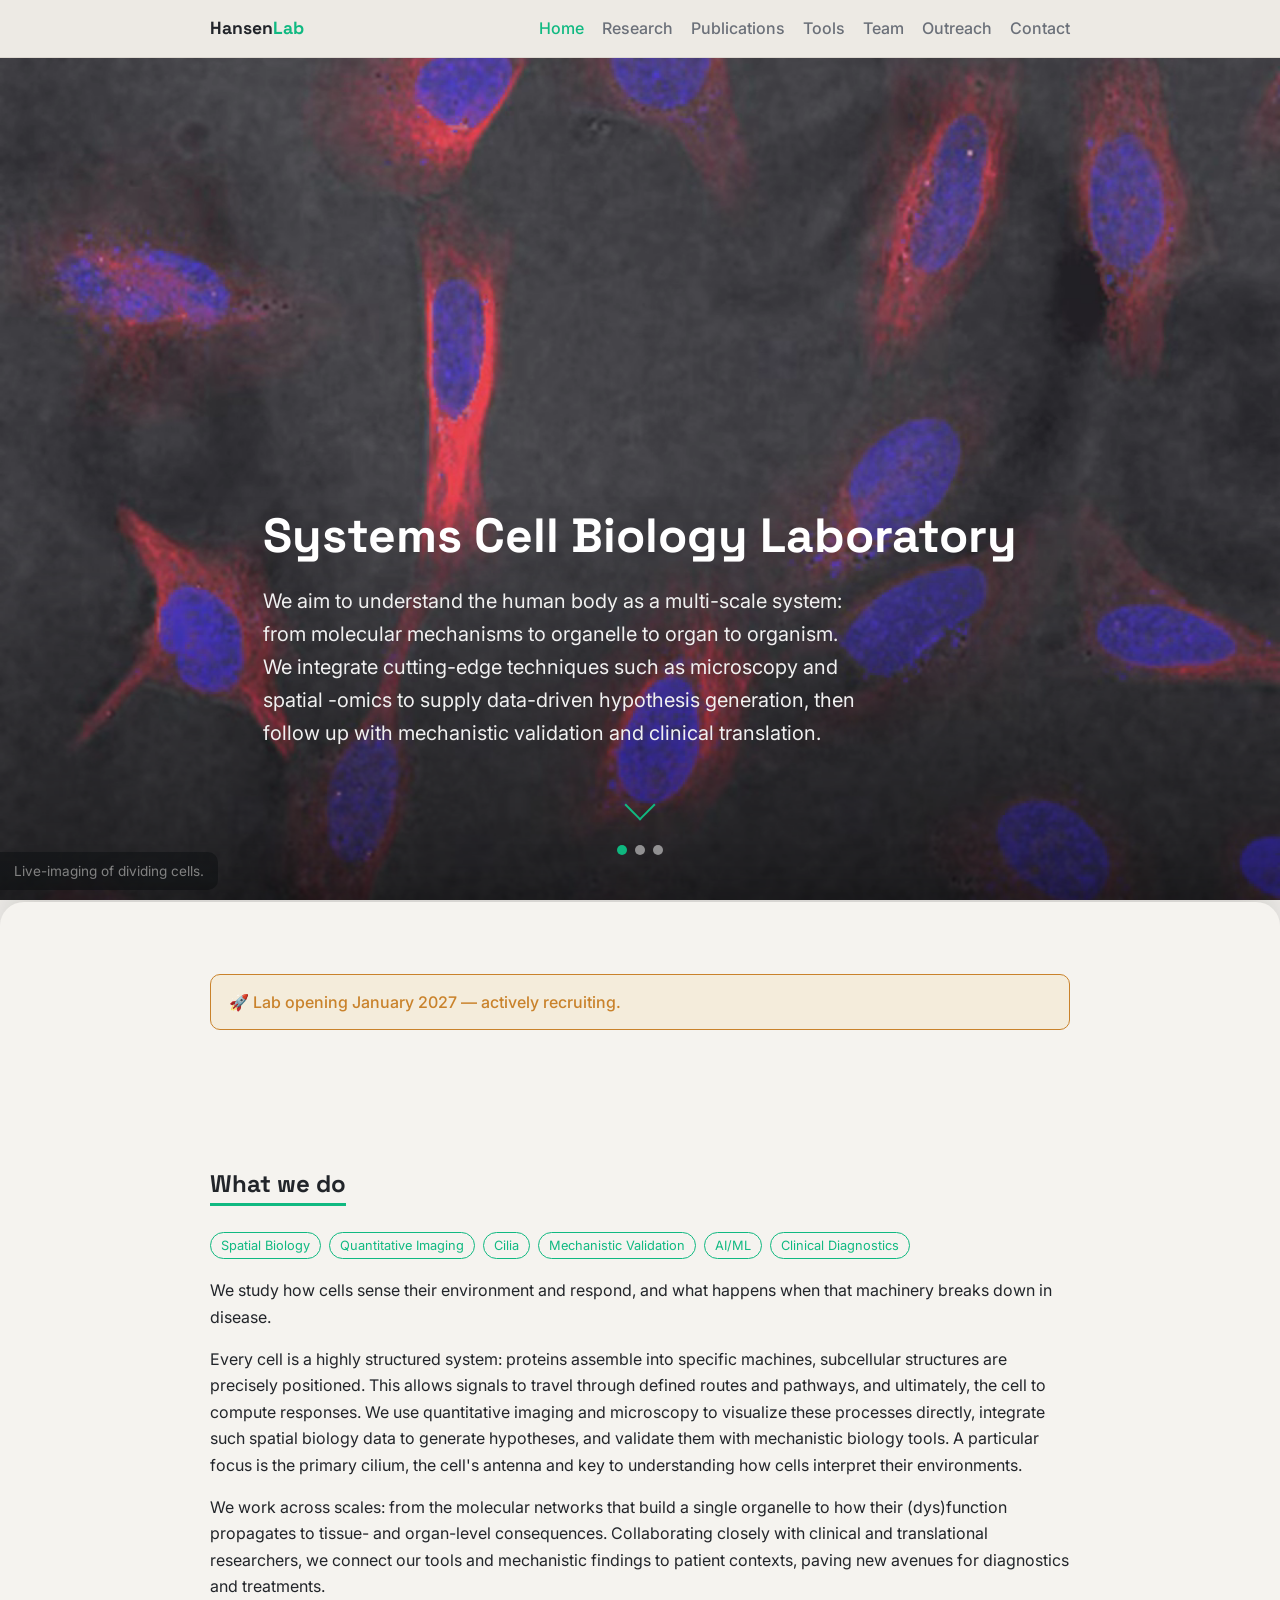
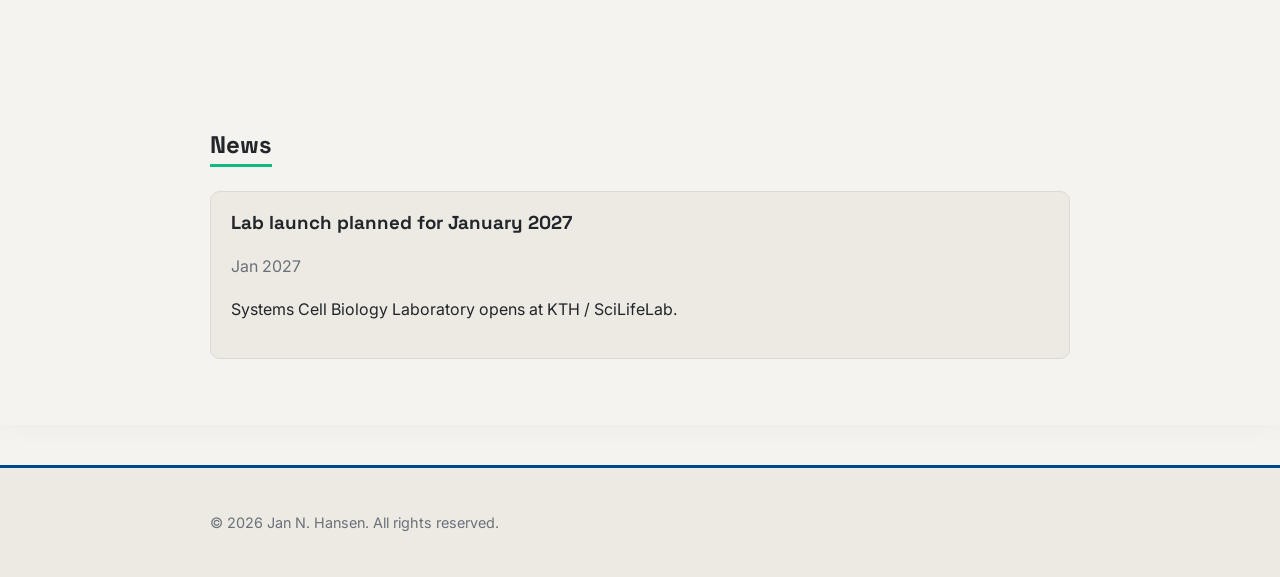
==== index.html @ 6ddb0f62 "First Commit" ====
<!DOCTYPE html>
<html lang="en">
<head>
  <meta charset="UTF-8">
  <meta name="viewport" content="width=device-width, initial-scale=1.0">
  <title>Hansen Lab</title> <!-- EDIT: page title -->
  <link rel="preconnect" href="https://fonts.googleapis.com">
  <link href="https://fonts.googleapis.com/css2?family=Inter:wght@400;500;700&family=Space+Grotesk:wght@500;700&display=swap" rel="stylesheet">
  <link rel="stylesheet" href="style.css">
</head>
<body data-page="home">

  <!-- Note: to display webpage offline, run python -m http.server and find at http://localhost:8000/-->

  <!-- NAV bar -->
  <div id="nav-placeholder"></div>

  <!-- ===== FIXED BACKGROUND CAROUSEL ===== -->
  <div class="carousel" id="carousel">
    <!-- Carousel 1 -->
    <div class="slide active">
	    <img src="images/carousel/cellcycle.gif" alt="Microscopy 1">
	    <video muted playsinline loop autoplay preload="none" aria-label="Live microscopy">
    	        <source src="images/carousel/cellcycle.webm" type="video/webm">
	    </video>
	    <div class="caption">Live-imaging of dividing cells.</div>
    </div>

    <!-- Carousel 3 -->
    <div class="slide">
      <img src="images/carousel/cc_predict_wide_zoom_og.webp"
           alt="3D confocal image of a primary cilium showing the subciliary localization of the protein CKAP2">
      <div class="caption">
        Analysis of Cilium-specific localization of CKAP2 · adapted from
        <a href="https://doi.org/10.1016/j.cell.2025.08.039" target="_blank" style="color:#fff; text-decoration:underline;">Hansen et al., Cell 2025</a>,
        <a href="http://creativecommons.org/licenses/by/4.0/" target="_blank" style="color:#fff; text-decoration:underline;">CC BY 4.0</a>
      </div>
    </div>
    
    <!-- Carousel 2 -->    
    <div class="slide">
 	<video muted playsinline loop autoplay preload="none" aria-label="Multifocal microscopy showing the 3D flagellar beat of a swimming human sperm, with the flagellum's path traced in white over time">
    		<source src="images/carousel/mf_sperm.webm" type="video/webm">
	</video>
	<div class="caption">
	   Multifocal 3D imaging of a swimming human sperm · adapted from
	   <a href="https://doi.org/10.1038/s41467-021-24768-4" target="_blank" style="color:#fff; text-decoration:underline;">Hansen et al., Nat. Commun. 2021</a>,
	   <a href="http://creativecommons.org/licenses/by/4.0/" target="_blank" style="color:#fff; text-decoration:underline;">CC BY 4.0</a>
	</div>
    </div>
  </div>

  <!-- ===== HERO SPACER (transparent — carousel shows through) ===== -->
  <header class="hero-spacer">
    <div class="container">
      <h1>Systems Cell Biology Laboratory</h1>
      <p class="tagline">We aim to understand the human body as a multi-scale system: from molecular mechanisms to organelle to organ to organism.<br>We integrate cutting-edge techniques such as microscopy and spatial -omics to supply data-driven hypothesis generation, then follow up with mechanistic validation and clinical translation.</p>
    </div>
    
    <div class="scroll-hint"><a href="#opening"><span class="chevron"></span></a></div>
    <div class="carousel-dots" id="carousel-dots"></div>
  </header>


  <!-- ===== CONTENT PANEL (solid bg slides up over carousel) ===== -->
  <div class="content-panel">

    <!-- Opening banner -->
    <section id=opening>
      <div class="container">
        <div class="banner">🚀 Lab opening January 2027 — actively recruiting.</div>
      </div>
    </section>

    <!-- What we do -->
    <section>
      <div class="container">
        <h2>What we do</h2>
        <br>
          <span class="tag">Spatial Biology</span>
          <span class="tag">Quantitative Imaging</span>
          <span class="tag">Cilia</span>
          <span class="tag">Mechanistic Validation</span>
          <span class="tag">AI/ML</span>
          <span class="tag">Clinical Diagnostics</span>
        <br>
        <p>
  We study how cells sense their environment and respond, and what happens when that machinery
  breaks down in disease.</p>
	<p>
	  Every cell is a highly structured system: proteins assemble into specific machines, subcellular structures are precisely positioned. This allows signals to travel through defined routes and pathways, and ultimately, the cell to compute responses. We use quantitative imaging and microscopy to visualize these processes directly, integrate such spatial biology data to generate hypotheses, and validate them with mechanistic biology tools. A particular focus is the primary cilium, the cell's antenna and key to understanding how cells interpret their environments.
	</p>
	<p>
	  We work across scales: from the molecular networks that build a single organelle to how their (dys)function propagates to tissue- and organ-level consequences. Collaborating closely with clinical and translational researchers, we connect our tools and mechanistic findings to patient contexts, paving new avenues for diagnostics and treatments.
	</p>
      </div>
    </section>

    <!-- News -->
    <section>
      <div class="container">
        <h2>News</h2>
        <div class="card">
          <h3>Lab launch planned for January 2027</h3>
          <p style="color:var(--muted)">Jan 2027</p>
          <p>Systems Cell Biology Laboratory opens at KTH / SciLifeLab.</p>
        </div>
      </div>
    </section>

  </div>
  <!-- /.content-panel -->

  <!-- ===== FOOTER ===== -->  
  <div id="footer-placeholder"></div>

  <!-- ===== CAROUSEL SCRIPT ===== -->
  <script>
    (function () {
      const carousel = document.getElementById('carousel');
      const slides = carousel.querySelectorAll('.slide');
      const dotsWrap = document.getElementById('carousel-dots');
      let i = 0;

      // Build dots
      slides.forEach((_, idx) => {
        const b = document.createElement('button');
        if (idx === 0) b.classList.add('active');
        b.addEventListener('click', () => show(idx));
        dotsWrap.appendChild(b);
      });
      const dots = dotsWrap.querySelectorAll('button');

      function show(n) {
        slides[i].classList.remove('active');
        dots[i].classList.remove('active');
        i = n;
        slides[i].classList.add('active');
        dots[i].classList.add('active');
      }

      // Auto-advance every 5s
      setInterval(() => show((i + 1) % slides.length), 8000);
    })();
  </script>
  
  <!-- Add nav and footer -->
  <script>
    // Measure the real nav height and store it as a CSS variable
    function setNavHeight() {
      const nav = document.querySelector('nav');
      if (nav) {
        document.documentElement.style.setProperty('--nav-height', nav.offsetHeight + 'px');
      }
    }
    
    // Header
    fetch('nav.html')
      .then(r => r.text())
      .then(html => {
        const placeholder = document.getElementById('nav-placeholder');
        placeholder.outerHTML = html;   // replaces the div with the nav directly

        // highlight active page
        const page = document.body.dataset.page;
        const link = document.querySelector('[data-nav="' + page + '"]');
        if (link) link.classList.add('active');

        // measure nav height (after nav is in the DOM)
        setNavHeight();
        window.addEventListener('resize', setNavHeight);
      });

    // FOOTER
    fetch('footer.html')
      .then(r => r.text())
      .then(html => {
        const ph = document.getElementById('footer-placeholder');
        ph.outerHTML = html;
      });
  </script>
  
</body>
</html>
---- style.css ----
/* =========================================================
   GLOBAL STYLES — edit variables below to recolor the site
   ========================================================= */
:root {
  --bg: #F5F3EF;            /* warm off-white (soft, not pure white) */
  --surface: #EDEAE4;       /* cards sit slightly brighter than bg */
  --border: #DDD8D0;        /* subtle warm borders */
  --text: #22252A;          /* near-anthracite text (was the old bg) */
  --muted: #6B7079;         /* muted gray */
  --accent: #10B981;        /* slightly deeper green for contrast on light bg */
  --accent-warm: #C9822B;   /* deeper amber so it's readable on light */
  --kth-blue: #1E5FA8;      /* KTH-family blue, darkened for light-mode links */
  --kth-blue-true: #004791; /* official KTH blue (footer strip) */

  --maxwidth: 900px;
  --radius: 10px;

  --nav-height: 56px;
}

/* ---------- Base ---------- */
* { box-sizing: border-box; }
body {
  margin: 0;
  background: var(--bg);
  color: var(--text);
  font-family: "Inter", system-ui, sans-serif;
  line-height: 1.65;
}
h1, h2, h3 { font-family: "Space Grotesk", "Inter", sans-serif; line-height: 1.2; }
a { color: var(--kth-blue); text-decoration: none; }
a:hover { text-decoration: underline; }

.container { max-width: var(--maxwidth); margin: 0 auto; padding: 0 20px; }

/* ---------- Nav bar (shared across all pages) ---------- */
nav {
  border-bottom: 1px solid var(--border);
  background: var(--surface);
  position: sticky; top: 0; z-index: 10;
}
nav .container {
  display: flex; align-items: center; justify-content: space-between;
  padding-top: 14px; padding-bottom: 14px; flex-wrap: wrap;
}
nav a.brand { font-family: "Space Grotesk", sans-serif; font-weight: 700; font-size: 1.1rem; color: var(--text); }
nav a.brand:hover { color: var(--text)}   /* no decoration on hover */
nav a.brand span { color: var(--accent); }           /* colored accent in lab name */
nav ul { list-style: none; display: flex; gap: 18px; margin: 0; padding: 0; flex-wrap: wrap; }
nav a { color: var(--muted); font-weight: 500; }
nav a:hover, nav a.active { color: var(--accent); text-decoration: none; }


/* ---------- Section spacing ---------- */
section { padding: 48px 0; }
section h2 {
  display: inline-block;
  border-bottom: 3px solid var(--accent);           /* green underline accent */
  padding-bottom: 4px; margin-bottom: 24px;
}

/* ---------- Hero (home) ---------- */
.hero { padding: 72px 0 40px; }
.hero h1 { font-size: 2.6rem; margin: 0 0 10px; }
.hero .tagline { color: var(--muted); font-size: 1.2rem; max-width: 620px; }

/* ---------- Recruiting / opening banner (amber) ---------- */
.banner {
  background: rgba(232,176,75,0.12);
  border: 1px solid var(--accent-warm);
  color: var(--accent-warm);
  border-radius: var(--radius);
  padding: 14px 18px; margin: 24px 0; font-weight: 500;
}

/* ---------- Cards (news, tools, people) ---------- */
.card {
  background: var(--surface);
  border: 1px solid var(--border);
  border-radius: var(--radius);
  padding: 20px; margin-bottom: 18px;
}
.card h3 { margin-top: 0; }

.grid { display: grid; grid-template-columns: repeat(auto-fill, minmax(260px, 1fr)); gap: 18px; }

/* ---------- Keyword tags/chips ---------- */
.tag {
  display: inline-block; font-size: 0.8rem; color: var(--accent);
  border: 1px solid var(--accent); border-radius: 999px;
  padding: 2px 10px; margin: 2px 4px 2px 0;
}

/* ---------- Publications list ---------- */
.pub-year { color: var(--accent); font-family: "Space Grotesk", sans-serif; margin-top: 28px; }
.pub {
  padding: 12px 0; border-bottom: 1px solid var(--border);
}
.pub .authors { color: var(--muted); font-size: 0.95rem; }
.pub .venue { font-style: italic; color: var(--muted); }
.pub b { color: var(--text); }   /* highlight your name in bold */

/* ---------- People ---------- */
.person { display: flex; gap: 18px; align-items: center; }
.person img { width: 96px; height: 96px; border-radius: 50%; object-fit: cover; border: 2px solid var(--accent); }

/* ---------- Images ---------- */
img.figure { max-width: 100%; border-radius: var(--radius); border: 1px solid var(--border); }

/* ---------- Footer ---------- */
footer {
  border-top: 3px solid var(--kth-blue-true);   /* KTH affiliation strip */
  background: var(--surface);
  color: var(--muted);
  padding: 28px 0; margin-top: 40px; font-size: 0.9rem;
  position: relative; z-index: 2;
}

/* ---------- Responsive ---------- */
@media (max-width: 600px) {
  .hero h1 { font-size: 2rem; }
  .person { flex-direction: column; text-align: center; }
}

/* ---------- Links ---------- */
.person .links { margin-top: 8px; }
.person .links a {
  display: inline-block; margin-right: 10px; font-size: 0.9rem;
  border: 1px solid var(--kth-blue); color: var(--kth-blue);
  border-radius: 999px; padding: 3px 12px;
}
.person .links a:hover { background: var(--kth-blue); color: #fff; text-decoration: none; }

/* ORCID iD display (per ORCID iD Display Guidelines) */
.orcid-id a,
.orcid-id img {
  border: none !important;
  border-radius: 0 !important;
  outline: none !important;
  box-shadow: none !important;
  background: none !important;
  width: auto;
  padding: 0;
}
.orcid-id img { width: 16px !important; height: 16px !important; }
.orcid-id a:hover { border: none; background: none; }

/* =========================================================
   BACKGROUND CAROUSEL
   Captions live INSIDE .carousel; dots + scroll-hint live
   inside .hero-spacer. The gradient is on the carousel so
   captions can sit above it, and the spacer is transparent
   + pointer-events:none so the carousel shows through.
   ========================================================= */
.carousel {
  position: fixed;
  inset: 0;
  height: 100vh;
  overflow: hidden;
  z-index: 0;                 /* behind hero-spacer + content */
}

/* Slides stack and cross-fade */
.carousel .slide {
  position: absolute; inset: 0;
  opacity: 0;
  transition: opacity 1s ease;
  z-index: 1;
}
.carousel .slide.active { opacity: 1; z-index: 2; }

/* Default image: fill and crop */
.carousel .slide img {
  width: 100%; height: 100%;
  object-fit: cover;
  display: block;
}


/* Default video: fill and crop (same as images) */
.carousel .slide video {
  position: absolute;
  top: 0; left: 0;
  width: 100%;
  height: 100%;
  object-fit: cover;
  object-position: center center;
  display: block;
}

/* CONTAIN modifier: full HEIGHT visible, black bars left/right */
.carousel .slide.contain {
  background: #000;
  display: flex;
  align-items: center;
  justify-content: center;    /* center image; black bars on sides */
}
.carousel .slide.contain img {
  height: 100%;               /* always fill full height */
  width: auto;                /* width follows aspect ratio */
  max-width: none;            /* allow narrower-than-slide (bars on sides) */
  object-fit: contain;
}

/* CONTAIN modifier for video too */
.carousel .slide.contain video {
  height: 100%;
  width: auto;
  max-width: none;
  object-fit: contain;
}

/* Readability gradient — INSIDE the carousel, above images, below caption.
   (Moved here from .hero-spacer so it no longer covers the captions.) */
.carousel::after {
  content: "";
  position: absolute; inset: 0;
  background: linear-gradient(to bottom, rgba(0,0,0,0) 55%, rgba(0,0,0,0.5) 100%);
  z-index: 3;                 /* above slide images */
  pointer-events: none;       /* never blocks clicks */
}

/* Caption — bottom-left, ABOVE the gradient so it is visible */
.carousel .caption {
  position: absolute;
  left: 0; bottom: 10px;     /* sits above the tagline/dots/arrow area */
  z-index: 4;                 /* above gradient (3) */
  max-width: 70%;
  background: rgba(34,37,42,0.7);
  color: #fff;
  font-size: 0.85rem;
  padding: 8px 14px;
  border-top-right-radius: var(--radius);
  border-bottom-right-radius: var(--radius);
  pointer-events: auto;       /* caption links clickable */
}
.carousel .caption a { color: #fff; text-decoration: underline; }
.carousel .caption a:hover { color: var(--accent); }

/* Only the active slide's caption shows */
.carousel .slide:not(.active) .caption { display: none; }

/* =========================================================
   CAROUSEL HERO SPACER (title + dots + scroll arrow)
   Transparent and click-through so the carousel (with its
   captions) shows underneath; individual children re-enable
   pointer events where needed.
   ========================================================= */
.hero-spacer {
  position: relative;
  z-index: 1;                 /* above carousel (0), below content-panel (2) */
  height: calc(100vh - 56px); 
  display: flex; flex-direction: column; justify-content: flex-end;
  padding-bottom: 40px;
  pointer-events: none;       /* let clicks pass through to carousel captions */
  /* NOTE: gradient intentionally removed — it now lives on .carousel::after */
}
.hero-spacer .container { pointer-events: none; }
.hero-spacer h1 {
  color: #fff; font-size: 3rem; margin: 0 0 10px;
  pointer-events: auto;
}
.hero-spacer .tagline {
  color: #f0f0f0; font-size: 1.25rem; max-width: 620px;
  pointer-events: auto;
}

/* Dots (inside the spacer) — re-enable clicks */
.carousel-dots {
  position: relative;
  z-index: 3;
  text-align: center;
  margin-top: 20px;
  pointer-events: auto;
}
.carousel-dots button {
  width: 10px; height: 10px; border-radius: 50%; border: none;
  margin: 0 4px; padding: 0; cursor: pointer;
  background: rgba(255,255,255,0.5);
}
.carousel-dots button.active { background: var(--accent); }

/* Scroll-down arrow (inside the spacer) */
.scroll-hint {
  text-align: center;
  margin-top: 14px;
  pointer-events: auto;
}
.scroll-hint .chevron {
  display: block; margin: 0 auto;
  width: 22px; height: 22px;
  border-right: 2px solid var(--accent);
  border-bottom: 2px solid var(--accent);
  transform: rotate(45deg);
  animation: bounce 1.8s infinite;
}
@keyframes bounce {
  0%, 100% { transform: rotate(45deg) translate(0, 0); }
  50%      { transform: rotate(45deg) translate(4px, 4px); }
}

/* =========================================================
   CAROUSEL CONTENT PANEL (scrolls over carousel)
   ========================================================= */
.content-panel {
  position: relative;
  z-index: 2;
  background: var(--bg);
  box-shadow: 0 -20px 40px rgba(0,0,0,0.15);
  border-top-left-radius: 24px; border-top-right-radius: 24px;
}

/* =========================================================
   CAROUSEL FOR MOBILE
   ========================================================= */
@media (max-width: 1000px) {
  .carousel { height: 85vh; }

  /* Home page hero spacer */
  body[data-page="home"] .hero-spacer {
    height: calc(85vh - var(--nav-height));
    overflow: hidden;
    justify-content: flex-end;
  }
  body[data-page="home"] .hero-spacer h1 { font-size: 1.6rem; margin-bottom: 8px; }
  body[data-page="home"] .hero-spacer .tagline { font-size: 0.9rem; }
  body[data-page="home"] .hero-spacer .tagline-full { display: none; }
}

/* =========================================================
   TOOLS: full-screen map hero (content scrolls over)
   ========================================================= */

/* Fixed map background — sized by WIDTH, natural aspect ratio */
.map-hero {
  position: fixed;
  top: var(--nav-height); /* not 0 to start below the nav */
  left: 0; right: 0;
  width: 100%;
  z-index: 0;
  overflow: hidden;
  background: var(--bg);
}
.map-hero .map-stack {
  position: relative;
  width: 100%;
}
.map-hero .map-stack img {
  position: absolute; top: 0; left: 0;
  width: 100%; height: auto;      /* full width, natural height */
  display: block;
}
/* Base image is in normal flow so the stack has correct height */
.map-hero .map-stack img.map-base { position: relative; }

/* Dot layers cross-fade through the progression */
.map-hero .map-stack img.map-dots {
  opacity: 0;
  animation-duration: 6s;
  animation-timing-function: ease;
  animation-fill-mode: forwards;
}
.map-hero .map-stack img.dots-1 { animation-name: fadeInOut; animation-delay: 0.6s; }
.map-hero .map-stack img.dots-2 { animation-name: fadeInStay; animation-delay: 2.5s; }
@keyframes fadeInOut  { 0%{opacity:0} 25%{opacity:1} 75%{opacity:1} 100%{opacity:0} }
@keyframes fadeInStay { 0%{opacity:0} 40%{opacity:1} 100%{opacity:1} }

/* ---- Transparent spacer: one screenful, heading at BOTTOM (like home) ---- */
.map-hero-spacer {
  width: 100%;
  aspect-ratio: 2100 / 1420;   /* matches your map image */
  max-height: calc(93vh - var(--nav-height));   /* account for nav, regarding vh: never taller than the screen, reduced from 100 to show white bar */
  margin-top: var(--nav-height);                 /* push spacer content below nav too */
  position: relative; z-index: 1;
  display: flex; flex-direction: column; justify-content: flex-end;
  padding-bottom: 40px;
  background: linear-gradient(to bottom, rgba(0,0,0,0) 25%, rgba(0,0,0,0.45) 100%);
}
.map-hero-spacer h1 {
  color: #fff;
  font-size: 2rem;
  max-width: 820px;
  line-height: 1.3;
  margin: 0 0 20px;
}

/* Scroll-down hint */
.scroll-hint { text-align: center; }
.scroll-hint a { color: #f0f0f0; font-size: 0.95rem; text-decoration: none; }
.scroll-hint a:hover { color: var(--accent); }
.scroll-hint .chevron {
  display: block; margin: 10px auto 0;   /* auto = centered horizontally */
  width: 22px; height: 22px;
  border-right: 2px solid var(--accent); border-bottom: 2px solid var(--accent);
  transform: rotate(45deg); animation: bounce 1.8s infinite;
}
@keyframes bounce {
  0%,100% { transform: rotate(45deg) translate(0,0); }
  50%     { transform: rotate(45deg) translate(4px,4px); }
}

/* Content panel slides up over the map */
.content-panel {
  position: relative; z-index: 2;
  background: var(--bg);
  box-shadow: 0 -20px 40px rgba(0,0,0,0.15);
  border-top-left-radius: 24px; border-top-right-radius: 24px;
}

/* Map legend (dot color key) */
.map-legend {
  position: absolute;
  bottom: 16px; left: 20px;
  z-index: 2;
  display: flex; flex-direction: column; gap: 6px;   /* stacked vertically */
  font-size: 0.9rem; color: #f0f0f0;
}
.map-legend span { display: inline-flex; align-items: center; gap: 7px; }
.map-legend .dot { width: 12px; height: 12px; border-radius: 50%; display: inline-block; }
.map-legend .dot-spermq { background: var(--accent-warm); }  /* orange */
.map-legend .dot-ciliaq { background: var(--accent); }        /* green */

@media (max-width: 700px) {
  /* Tools map hero — scoped to the tools page to avoid conflicts */
  body[data-page="tools"] .map-hero {
    height: auto;                    /* let the map size by width */
    top: var(--nav-height);
  }
  body[data-page="tools"] .map-hero .map-stack img {
    width: 100%;                     /* full WIDTH — whole map visible */
    height: auto;                    /* height follows aspect ratio */
    object-fit: unset;
  }
  body[data-page="tools"] .map-hero-spacer {
    aspect-ratio: 2100 / 1420;       /* keep map aspect ratio */
    height: auto;
    max-height: none;
    margin-top: var(--nav-height);
  }
  body[data-page="tools"] .map-hero-spacer h1 {
    font-size: 1.4rem;               /* smaller heading on mobile */
  }
}

/* =========================================================
   TOOL CARDS (tools grid) + TOOL DETAIL PAGES
   ========================================================= */
.tool-card { text-align: center; display: flex; flex-direction: column; }
.tool-card img.tool-logo {
  width: 100%; max-width: 180px; height: 120px;
  object-fit: contain; margin: 0 auto 14px; display: block;
}
.tool-card h3 { margin: 0 0 8px; }
.tool-card p { color: var(--muted); flex-grow: 1; }
.tool-card .btn {
  display: inline-block; margin-top: 12px;
  border: 1px solid var(--accent); color: var(--accent);
  border-radius: 999px; padding: 6px 16px; font-weight: 500;
}
.tool-card .btn:hover { background: var(--accent); color: #fff; text-decoration: none; }

/* ---- Tool detail page ---- */
.tool-header { display: flex; gap: 24px; align-items: center; flex-wrap: wrap; margin-bottom: 20px; }
.tool-header img { width: 160px; height: 120px; object-fit: contain; }
.citation {
  background: var(--surface); border-left: 4px solid var(--accent);
  padding: 14px 18px; border-radius: 0 var(--radius) var(--radius) 0;
  font-size: 0.95rem; margin: 16px 0;
}
.pub-list { padding-left: 20px; }
.pub-list li { margin-bottom: 10px; color: var(--muted); font-size: 0.95rem; }
.pub-list b { color: var(--text); }
details.abstract { margin: 20px 0; }
details.abstract summary {
  cursor: pointer; font-family: "Space Grotesk", sans-serif;
  color: var(--accent); font-weight: 500;
}

/* =========================================================
   EXPANDABLE TOOL CARDS
   ========================================================= */
.tool-card .btn { cursor: pointer; background: none; font-family: inherit; font-size: inherit; }

/* The hidden expandable region */
.tool-details {
  max-height: 0; overflow: hidden;
  transition: max-height 0.4s ease;
  text-align: left;                 /* card is centered; details read better left */
}
.tool-details.open { max-height: 1200px; }   /* large enough to fit content */

.tool-details .inner {
  border-top: 1px solid var(--border);
  margin-top: 16px; padding-top: 16px;
}
.tool-details img.figure { margin: 12px 0; }
.tool-details .links { margin: 12px 0; }
.tool-details .links a {
  display: inline-block; margin-right: 12px;
  border: 1px solid var(--kth-blue); color: var(--kth-blue);
  border-radius: 999px; padding: 4px 14px; font-size: 0.9rem;
}
.tool-details .links a:hover { background: var(--kth-blue); color: #fff; text-decoration: none; }

/* Full-width tool card layout */
.tools-grid .tool-card { text-align: left; }
.tools-grid .tool-card img.tool-logo {
  max-width: 140px; height: 90px; margin: 0 0 4px 0;   /* logo left-aligned, smaller */
}
.tools-grid .tool-card h3 { margin: 4px 0; }
.tools-grid .tool-card .btn { align-self: flex-start; }  /* button hugs left */

/* =========================================================
   TOOL MODAL (native <dialog>)
   ========================================================= */
dialog.tool-modal {
  position: fixed;                 /* pin to viewport */
  top: 50%; left: 50%;
  transform: translate(-50%, -50%);
  margin: 0;                       /* override default margin:auto */
  border: none;
  border-radius: var(--radius);
  padding: 0;
  max-width: 680px;
  width: 92%;
  max-height: 85vh;               /* so tall modals scroll internally, not the page */
  overflow: auto;                 /* scroll inside the modal if content is long */
  background: var(--surface);
  color: var(--text);
  box-shadow: 0 20px 60px rgba(0,0,0,0.35);
}
/* The dimmed, slightly blurred backdrop */
dialog.tool-modal::backdrop {
  background: rgba(20,22,26,0.55);
  backdrop-filter: blur(3px);           /* transparency + blur; ignored gracefully if unsupported */
}
.tool-modal .modal-body { padding: 28px; }
.tool-modal .modal-header { display: flex; gap: 18px; align-items: center; margin-bottom: 14px; }
.tool-modal .modal-header img { width: 160px; height: 100px; object-fit: contain; }
.tool-modal .modal-header h3 { margin: 0; }
.tool-modal img.figure { margin: 14px 0; }
.tool-modal .links { margin: 14px 0; }
.tool-modal .links a {
  display: inline-block; margin-right: 12px;
  border: 1px solid var(--kth-blue); color: var(--kth-blue);
  border-radius: 999px; padding: 5px 16px; font-size: 0.9rem;
}
.tool-modal .links a:hover { background: var(--kth-blue); color: #fff; text-decoration: none; }

/* Close button */
.tool-modal .modal-close {
  position: absolute; top: 12px; right: 14px;
  border: none; background: none; cursor: pointer;
  font-size: 1.6rem; line-height: 1; color: var(--muted);
}
.tool-modal .modal-close:hover { color: var(--text); }
.tool-modal { position: relative; }  /* anchor for close button */
.tool-modal figure { margin: 14px 0; padding: 0; }

/* =========================================================
   PUBLICATIONS PAGE
   ========================================================= */
.scholar-btn {
  display: inline-block; margin: 4px 0 8px;
  border: 1px solid var(--accent); color: var(--accent);
  border-radius: 999px; padding: 8px 20px; font-weight: 500;
}
.scholar-btn:hover { background: var(--accent); color: #fff; text-decoration: none; }

.pub-num { color: var(--muted); font-weight: 500; }        /* the [40] index */
.pub .self { color: var(--text); text-decoration: underline; text-underline-offset: 2px; }       /* your name */
.pub-note {                                                 /* your commentary */
  background: rgba(52,211,153,0.08);
  border-left: 3px solid var(--accent);
  padding: 8px 14px; margin: 8px 0 4px;
  font-size: 0.9rem; color: var(--muted); border-radius: 0 var(--radius) var(--radius) 0;
}
.subsection { color: var(--accent-warm); font-family: "Space Grotesk", sans-serif; margin-top: 40px; }

/* =========================================================
   FEATURED / HIGHLIGHTED PUBLICATIONS
   ========================================================= */
.pub.featured {
  background: var(--surface);
  border-left: 4px solid var(--accent);   /* green accent bar */
  border-radius: 0 var(--radius) var(--radius) 0;
  padding: 14px 16px;
  margin: 10px 0;
}
.pub.featured .feat-tag {
  display: inline-block;
  font-size: 0.72rem; font-weight: 600; letter-spacing: 0.04em;
  text-transform: uppercase;
  color: var(--accent);
  border: 1px solid var(--accent);
  border-radius: 999px; padding: 1px 8px; margin-right: 8px;
}
.pub.featured .pub-note { background: rgba(16,185,129,0.08); border-left-color: var(--accent); }

/* =========================================================
   OUTREACH — masonry-style flowing columns
   ========================================================= */
.outreach-grid {
  column-count: 2;           /* two columns on wider screens */
  column-gap: 20px;
}
.outreach-grid .outreach-card {
  break-inside: avoid;       /* don't split a tile across columns */
  margin-bottom: 20px;
  display: block;            /* override the flex column from before */
  width: 100%;
}

/* Collapse to a single column on narrow screens */
@media (max-width: 640px) {
  .outreach-grid { column-count: 1; }
}

.outreach-card { display: flex; flex-direction: column; }
.outreach-card .thumb {
  width: 100%; height: 180px; object-fit: cover;
  border-radius: var(--radius); border: 1px solid var(--border);
  margin-bottom: 14px;
}
.outreach-card h3 { margin: 0 0 8px; }
.outreach-card p { color: var(--muted); flex-grow: 1; }
.outreach-card .btn {
  align-self: flex-start; margin-top: 12px;
  border: 1px solid var(--accent); color: var(--accent);
  border-radius: 999px; padding: 6px 16px; font-weight: 500;
}
.outreach-card .btn:hover { background: var(--accent); color: #fff; text-decoration: none; }

/* Award badge accent */
.award-badge {
  display: inline-block; font-size: 0.75rem; font-weight: 600;
  color: var(--accent-warm); border: 1px solid var(--accent-warm);
  border-radius: 999px; padding: 2px 10px; margin-bottom: 8px;
}

/* Photo credit overlaid in bottom-right corner of the image */
.thumb-figure {
  margin: 0 0 14px;
  position: relative;
  line-height: 0;              /* removes the gap under the image */
}
.thumb-figure .thumb { margin-bottom: 0; }   /* override the default thumb margin */
.thumb.portrait { object-position: center top; }

.photo-credit {
  position: absolute;
  bottom: 6px; right: 6px;
  font-size: 0.68rem;
  color: #fff;
  background: rgba(0,0,0,0.45);
  padding: 2px 6px;
  border-radius: 4px;
  line-height: 1.2;
}
.photo-credit a { color: #fff; text-decoration: underline; }
.photo-credit a:hover { color: var(--accent); }

/* =========================================================
   PEOPLE PAGE — philosophy, join us, team
   ========================================================= */
.approach-block {
  max-width: 760px;
  margin-bottom: 12px;
}
.approach-block p { font-size: 1.05rem; }

.join-box {
  background: rgba(16,185,129,0.06);
  border: 1px solid var(--accent);
  border-radius: var(--radius);
  padding: 22px 24px;
  margin: 8px 0 12px;
}
.join-box h3 { margin-top: 0; }
.join-box ul { margin: 10px 0; padding-left: 20px; }
.join-box li { margin-bottom: 6px; }

.get-in-touch {
  border-left: 4px solid var(--accent-warm);
  padding: 12px 18px; margin-top: 8px;
  color: var(--muted);
}

/* Values grid on People page */
.values-grid {
  display: grid;
  grid-template-columns: repeat(auto-fill, minmax(260px, 1fr));
  gap: 18px;
  margin-top: 16px;
}
.value {
  background: var(--surface);
  border: 1px solid var(--border);
  border-left: 3px solid var(--accent);
  border-radius: var(--radius);
  padding: 16px 18px;
}
.value h4 {
  margin: 0 0 6px;
  font-family: "Space Grotesk", sans-serif;
  color: var(--text);
}
.value p { margin: 0; color: var(--muted); font-size: 0.95rem; }

/* =========================================================
   PEOPLE CARDS (image-forward, click to expand modal)
   ========================================================= */
.people-grid {
  display: grid;
  grid-template-columns: repeat(2, 1fr);
  gap: 20px;
  margin-top: 16px;
}
@media (max-width: 640px) {
  .people-grid { grid-template-columns: 1fr; }
}

/* Image-forward card */
.person-card {
  position: relative;
  border-radius: var(--radius);
  overflow: hidden;
  cursor: pointer;
  border: 1px solid var(--border);
  aspect-ratio: 1 / 1;               /* portrait card shape */
  background: var(--surface);
}
.person-card img {
  width: 100%; height: 100%;
  object-fit: cover; display: block;
  transition: transform 0.3s ease;
}
.person-card:hover img { transform: scale(1.04); }

/* Name/role overlay at the bottom */
.person-card .overlay {
  position: absolute; left: 0; right: 0; bottom: 0;
  padding: 16px 16px 14px;
  background: linear-gradient(to top, rgba(0,0,0,0.75) 0%, rgba(0,0,0,0) 100%);
  color: #fff;
}
.person-card .overlay h3 { margin: 0; font-size: 1.15rem; color: #fff; }
.person-card .overlay .role { font-size: 0.9rem; color: #e0e0e0; }

/* "click to expand" hint */
.person-card .expand-hint {
  position: absolute; top: 10px; right: 12px;
  background: rgba(0,0,0,0.45); color: #fff;
  font-size: 0.75rem; padding: 3px 8px; border-radius: 999px;
  opacity: 0; transition: opacity 0.2s;
}
.person-card:hover .expand-hint { opacity: 1; }

/* ---- Person modal (reuses dialog pattern) ---- */
dialog.person-modal {
  position: fixed; top: 50%; left: 50%;
  transform: translate(-50%, -50%); margin: 0;
  border: none; border-radius: var(--radius); padding: 0;
  max-width: 620px; width: 92%; max-height: 85vh; overflow: auto;
  background: var(--surface); color: var(--text);
  box-shadow: 0 20px 60px rgba(0,0,0,0.35);
}
dialog.person-modal::backdrop { background: rgba(20,22,26,0.55); backdrop-filter: blur(3px); }
.person-modal .modal-body { padding: 0; }
.person-modal .modal-photo { width: 100%; aspect-ratio: 1 / 1; max-height: 360px; object-fit: cover; display: block; }
.person-modal .modal-content { padding: 24px 28px 28px; position: relative; }
.person-modal h3 { margin: 0 0 4px; }
.person-modal .role { color: var(--muted); margin-bottom: 14px; }
.person-modal .modal-close {
  position: absolute; top: 10px; right: 14px;
  border: none; background: rgba(0,0,0,0.5); color: #fff; cursor: pointer;
  font-size: 1.4rem; line-height: 1; width: 34px; height: 34px; border-radius: 50%;
}
.person-modal .modal-close:hover { background: rgba(0,0,0,0.75); }

/* "This could be you" recruitment card */
.person-card.join-card {
  display: flex; align-items: center; justify-content: center;
  text-align: center;
  background: rgba(16,185,129,0.06);
  border: 2px dashed var(--accent);
  cursor: pointer;
}
.person-card.join-card:hover { background: rgba(16,185,129,0.12); }
.person-card.join-card .join-inner { padding: 20px; }
.person-card.join-card .plus {
  font-size: 2.4rem; color: var(--accent); line-height: 1; margin-bottom: 8px;
}
.person-card.join-card h3 { color: var(--text); margin: 0 0 6px; font-size: 1.15rem; }
.person-card.join-card p { color: var(--muted); font-size: 0.9rem; margin: 0; }

/* =========================================================
   GAME (Paint the Cilia)
   ========================================================= */
body[data-page="game"] {
  display: flex;
  flex-direction: column;
  height: 100vh;        /* was min-height: 100vh — now EXACTLY the viewport */
  margin: 0;
  overflow: hidden;     /* prevent page scroll; canvas area handles its own */
}

/* Wrapper: vertical stack (layout row on top, bottom bar below) */
.game-wrap {
  display: flex;
  flex-direction: column;
  flex: 1;              /* fills space below the nav */
  min-height: 0;
}

/* Layout row: sidebar + stage */
.game-layout {
  display: flex;
  gap: 0;
  flex: 1;
  min-height: 0;
}

/* Sidebar */
.game-sidebar {
  width: 300px; flex-shrink: 0; overflow-y: auto;
  padding: 20px; border-right: 1px solid var(--border); background: var(--surface);
}
.game-sidebar h2 { margin-top: 0; }

/* Stage (canvas area) */
.game-stage {
  flex: 1;
  position: relative;
  overflow: hidden;
  background: #000;
}

/* Canvas stack (anchored top-left; positioned via JS transform) */
.canvas-stack {
  position: absolute;
  top: 0; left: 0;
  transform-origin: 0 0;
}
.canvas-stack canvas { display: block; }
#paintCanvas { position: absolute; inset: 0; }

/* Feedback bar overlaying the top of the image (not the sidebar) */
.game-topbar {
  position: absolute;
  top: 0; left: 0; right: 0;
  z-index: 5;                    /* above the canvas */
  min-height: 40px;
  display: flex;
  align-items: center;
  justify-content: center;
  text-align: center;
  padding: 8px 20px;
  /* background: rgba(34,37,42,0.75);   semi-transparent dark, readable over image */
  color: #fff;
  font-size: 0.9rem;
  pointer-events: none;          /* clicks pass through to the canvas */
}
.game-topbar { background: transparent; transition: background 0.2s; }
.game-topbar.has-msg { background: rgba(34,37,42,0.75); }
#paintFeedback { margin: 0; }

/* Credit bar overlaying the bottom of the image */
.game-creditbar {
  position: absolute;
  bottom: 0; left: 0; right: 0;
  z-index: 5;
  padding: 6px 14px;
  background: rgba(34,37,42,0.7);
  color: #ddd;
  font-size: 0.72rem;
  line-height: 1.4;
  pointer-events: auto;
  display: flex;               /* one row */
  align-items: center;
  gap: 8px;
  white-space: nowrap;
}
.game-creditbar #creditNote {
  opacity: 0.85;
  overflow: hidden;
  text-overflow: ellipsis;     /* truncate long URL */
  flex-shrink: 1;              /* URL shrinks first */
  min-width: 0;               /* allow shrinking in flex */
}
.game-creditbar .credit-static {
  flex-shrink: 0;             /* attribution stays fully visible */
}
.game-creditbar a { color: #fff; text-decoration: underline; }
.game-creditbar a:hover { color: var(--accent); }

.game-creditbar { white-space: nowrap; overflow: hidden; text-overflow: ellipsis; }
.game-creditbar #creditNote { opacity: 0.85; }
.game-creditbar .credit-static { margin-left: 8px; }

/* Sidebar widgets */
.instructions { font-size: 0.85rem; color: var(--muted); line-height: 1.5; }
.instructions ol { padding-left: 18px; }
.palette { display: flex; flex-wrap: wrap; gap: 6px; margin: 12px 0; }
.swatch { width: 26px; height: 26px; border-radius: 50%; border: 2px solid #fff; box-shadow: 0 0 0 1px var(--border); cursor: pointer; }
.swatch.active { outline: 3px solid var(--text); outline-offset: 1px; }
.swatch.eraser { background: repeating-conic-gradient(#ccc 0% 25%, #fff 0% 50%) 50% / 10px 10px; }
.swatch.hand { background: #ddd; display:flex; align-items:center; justify-content:center; font-size:14px; }
.ctrl { margin: 10px 0; font-size: 0.85rem; color: var(--muted); }
.ctrl input[type=range] { width: 100%; }
.btn-col { display: flex; flex-direction: column; gap: 8px; margin-top: 14px; }
.btn-col .btn { text-align: center; }
.zoom-row { display: flex; gap: 8px; margin-top: 10px; }
.zoom-row .btn { flex: 1; }

/* Stack on narrow screens */
@media (max-width: 800px) {
  .game-wrap { flex: none; height: auto; }
  .game-layout { flex-direction: column; }
  .game-sidebar { width: auto; border-right: none; border-bottom: 1px solid var(--border); }
  .game-stage { height: 70vh; }
}

/* =========================================================
   RESEARCH HERO (image background, full-width)
   ========================================================= */
.research-hero {
  position: fixed;
  top: 0; left: 0; right: 0;
  width: 100%;
  height: 100vh;
  overflow: hidden;
  z-index: 0;
  background: #000;
  display: flex;              /* center the stack */
  align-items: center;
  justify-content: center;
}
.research-stack {
  position: relative;         /* not absolute — let it size to the image */
  width: 100%;
  display: flex;
  align-items: center;
  justify-content: center;
}
.research-base {
  width: 100%;
  height: auto;
  max-height: 100vh;          /* never taller than viewport */
  display: block;
}

@media (max-width: 1000px) {
  .research-hero { height: 80vh; }
  body[data-page="research"] .hero-spacer {
    height: calc(80vh - var(--nav-height));   /* scoped to research, and nav-adjusted */
  }
}

/* =========================================================
   CONTACT
   ========================================================= */
   
.map-embed {
  margin: 20px 0;
  border-radius: var(--radius);
  overflow: hidden;
  border: 1px solid var(--border);
}
.map-embed iframe { display: block; width: 100%; }
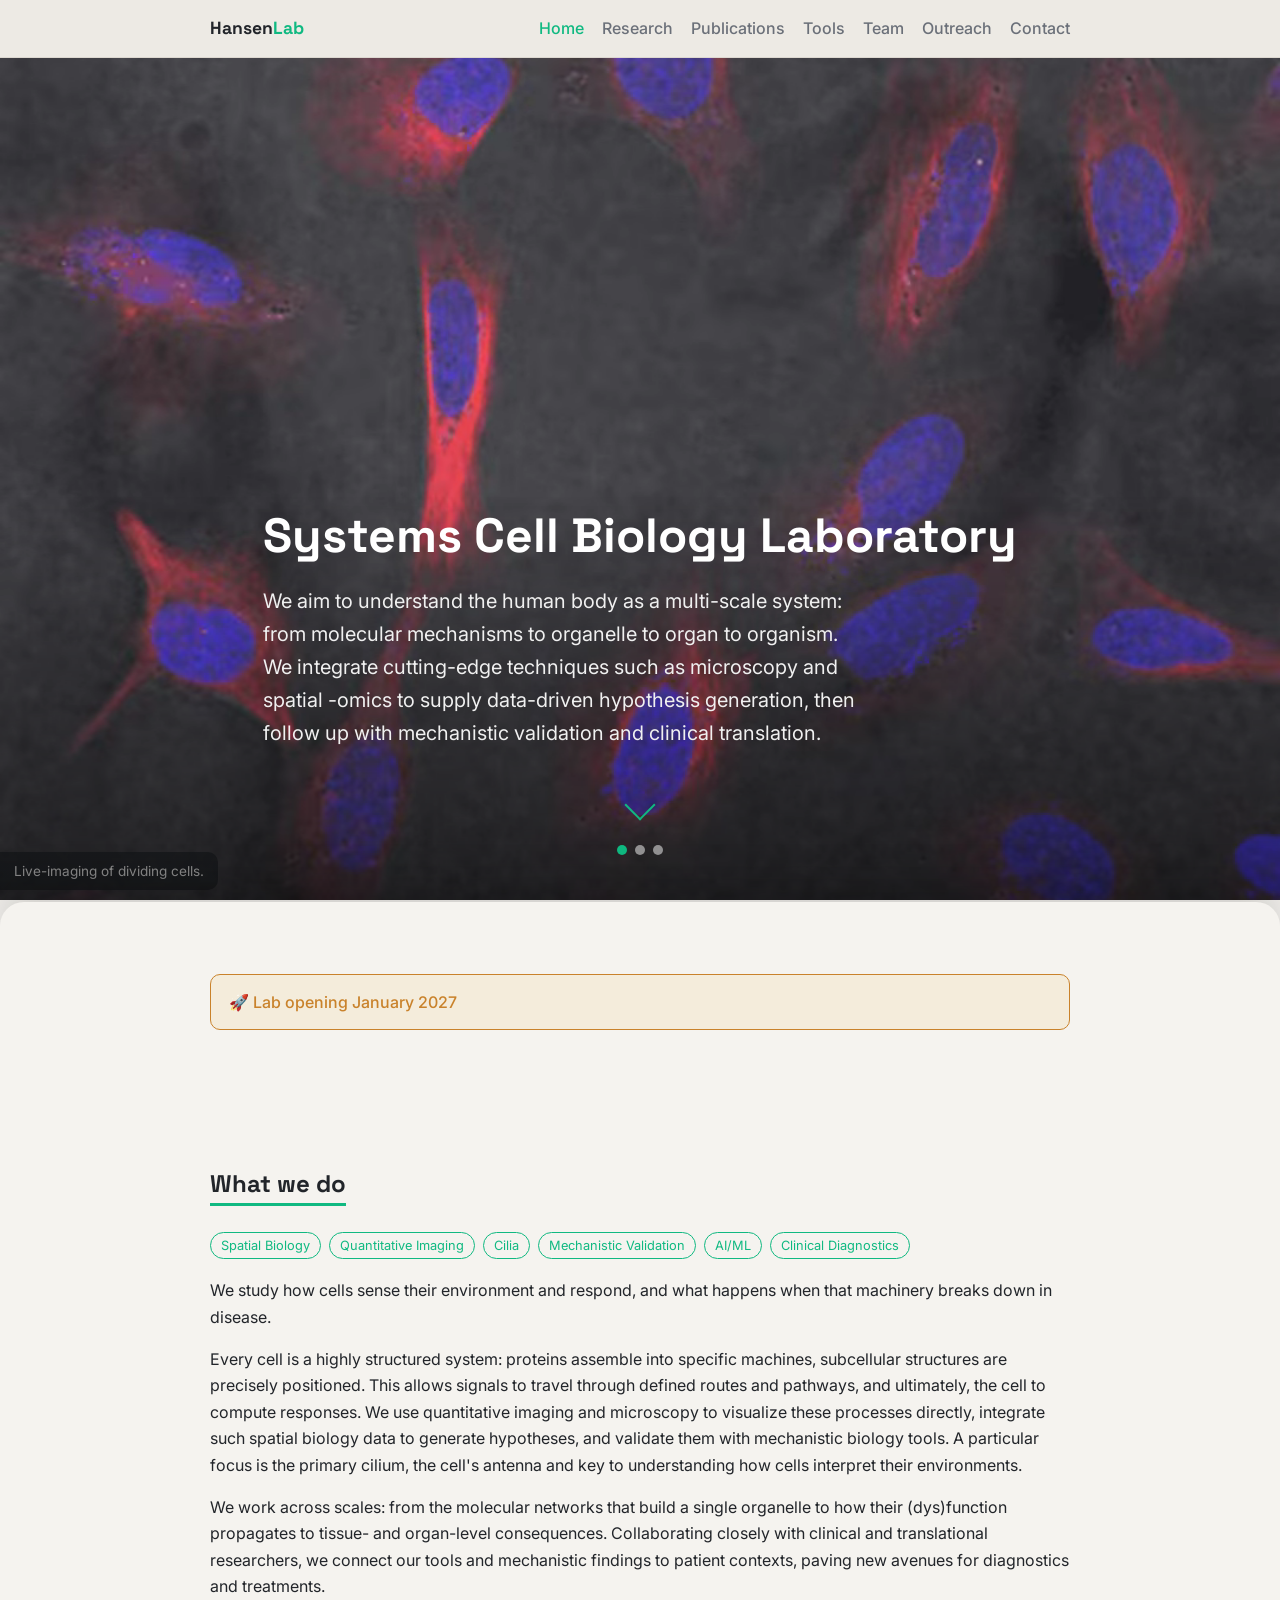
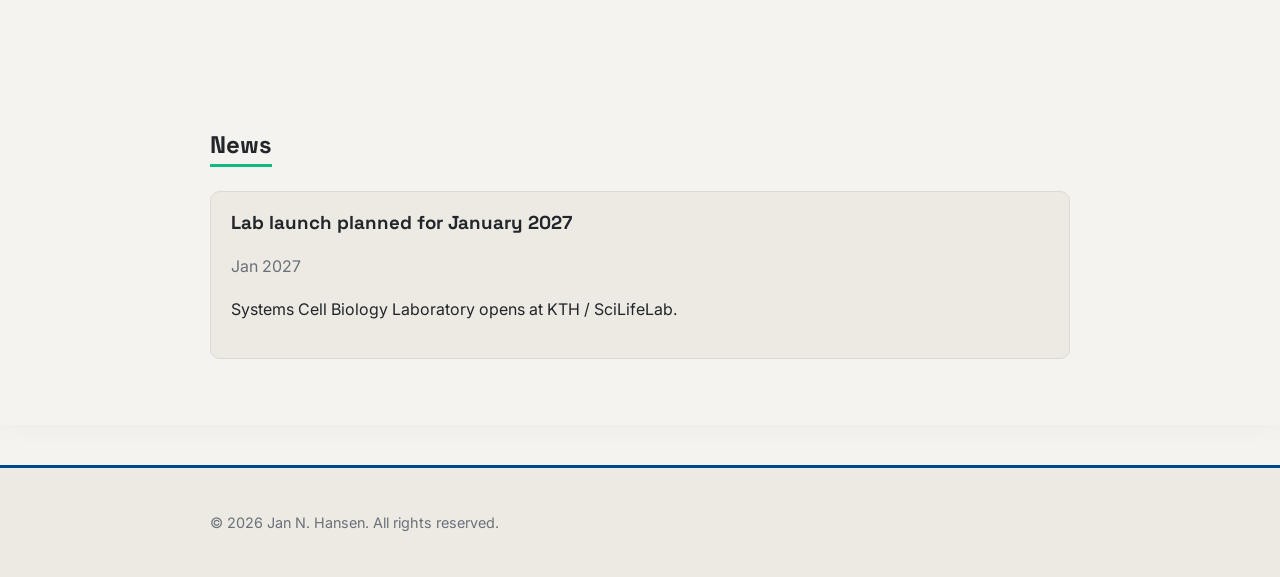
==== commit e22492ef: "Update index.html" ====
--- a/index.html
+++ b/index.html
@@ -68,7 +68,7 @@
     <!-- Opening banner -->
     <section id=opening>
       <div class="container">
-        <div class="banner">🚀 Lab opening January 2027 — actively recruiting.</div>
+        <div class="banner">🚀 Lab opening January 2027</div>
       </div>
     </section>
 
--- a/style.css
+++ b/style.css
@@ -969,5 +969,24 @@
 }
 .map-embed iframe { display: block; width: 100%; }
 
-
-
+/* =========================================================
+   CARD WITH SIDE VISUALIZATION (e.g. Cilium animation)
+   ========================================================= */
+.card.has-viz {
+  display: flex;
+  align-items: center;
+  gap: 24px;
+}
+.card.has-viz .card-text { flex: 1; min-width: 0; }
+.card.has-viz .card-viz {
+  flex-shrink: 0;
+  width: 120px;          /* tune: display width of the SVG */
+  height: auto;
+  align-self: center;
+}
+
+/* Stack on narrow screens: SVG above text, centered */
+@media (max-width: 600px) {
+  .card.has-viz { flex-direction: column; }
+  .card.has-viz .card-viz { width: 100px; order: -1; }
+}
